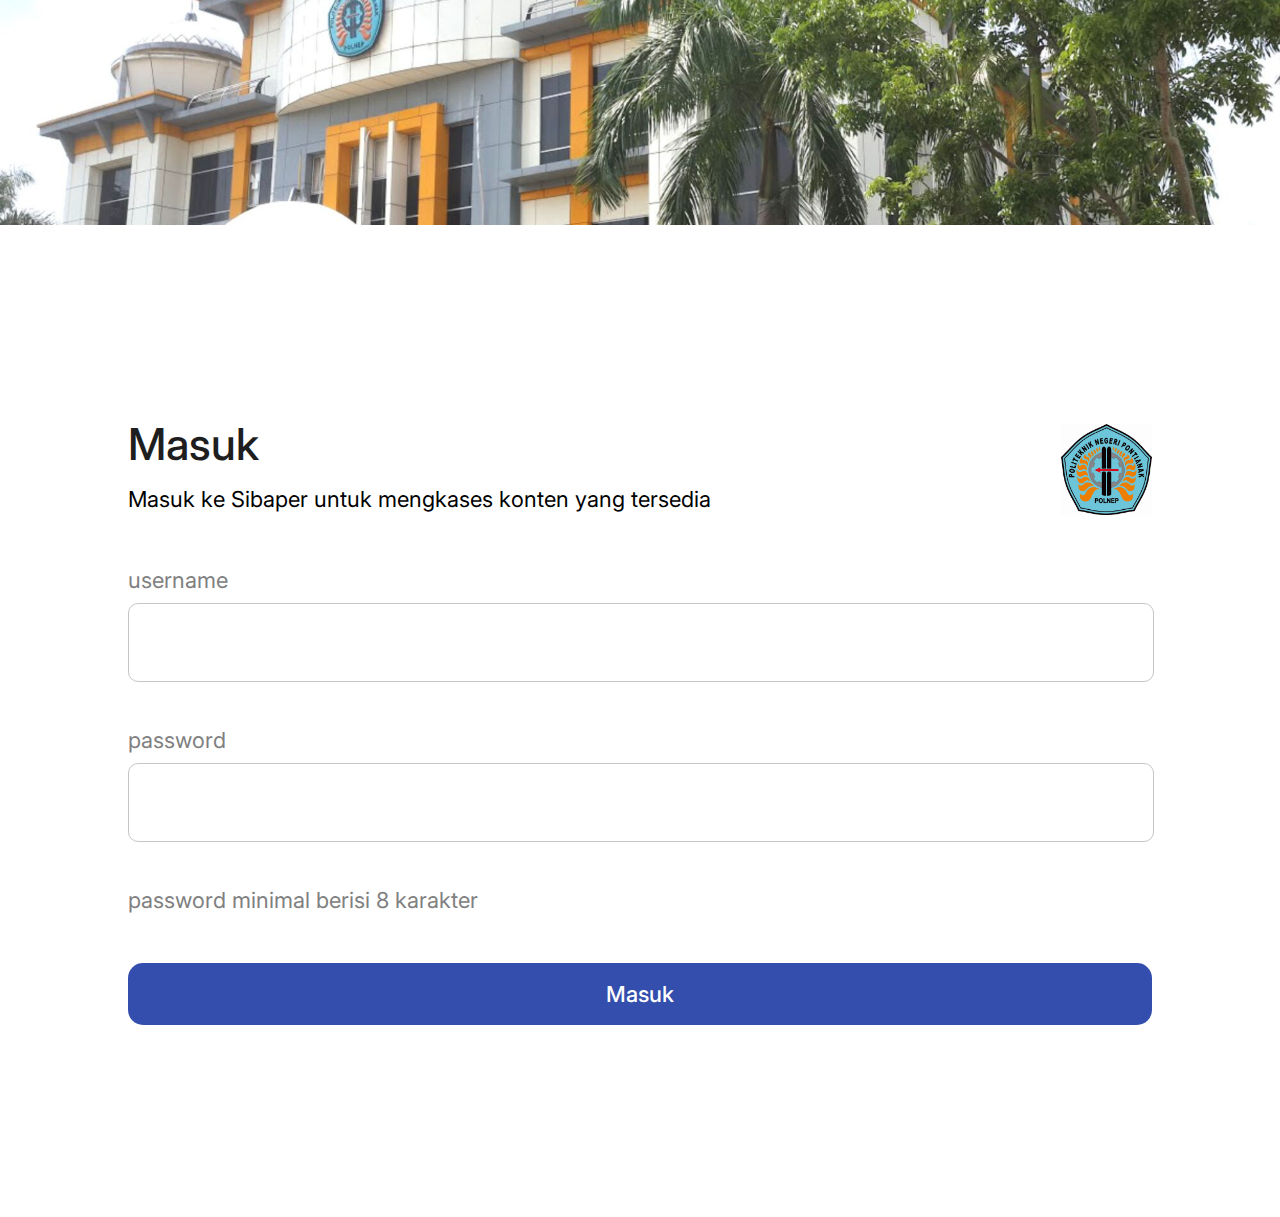
==== index.html @ e5679faf "login integration" ====
<!DOCTYPE html>
<html lang="en">
<head>
    <meta charset="UTF-8">
    <meta name="viewport" content="width=device-width, initial-scale=1.0">
  
    <title>Sibaper - LoginPage</title>

    <link rel="icon" type="image" href="assets/icon.png">

    <link rel="preconnect" href="https://fonts.googleapis.com">
    <link rel="preconnect" href="https://fonts.gstatic.com" crossorigin>
    <link href="https://fonts.googleapis.com/css2?family=Inter:ital,opsz,wght@0,14..32,100..900;1,14..32,100..900&display=swap" rel="stylesheet">

    <link rel="stylesheet" href="style/login.css">
    <!-- <link rel="stylesheet" href="general.css"> -->

</head>
<body>
    <main>
        <div class="banner">
            <img src="assets/polnep.jpg" class="image" alt="">
        </div>
        <section class="registration-form">
            <header>
                <div class="title">
                    <h1>Masuk</h1>
                    <p>Masuk ke Sibaper untuk mengkases konten yang tersedia</p>
                </div>
                <img src="assets/logopolnep.jpg" alt="">
            </header>

            <form id="loginForm" method="post" enctype="multipart/form-data">
                <div class="input-section">
                    <div class="username">
                        <p>username</p>
                        <input type="text" id="username" required>
                    </div>
        
                    <div class="password">
                        <p>password</p>    
                        <input type="password" id="password" required>
                        <p>password minimal berisi 8 karakter</p>
                    </div>
                </div>
                <button type="submit" value="login">Masuk</button>
            </form>
        </section>
    </main>
    <script>
        document.getElementById('loginForm').addEventListener('submit', async function (event) {
        event.preventDefault();

        const Username = document.getElementById('username').value;
        const Password = document.getElementById('password').value;

        const data = {
            username: Username,
            password: Password 
        };

        console.log("trying to send request to URL...");

        try {
            const response = await fetch('http://localhost:8000/api/login', {
                method: 'POST',
                headers: {
                    'Content-Type': 'application/json'
                },
                body: JSON.stringify(data),
            });
            
            if (response.ok) {
                const result = await response.json();
                console.log('Success:', result);
                window.location.href="homepage.html";
            } else {
                console.log('HTTP error status:', response.status);
            }
        } catch (error) {
            console.error('Error:', error); 
        }});
    </script>
</body>
</html>
---- style/login.css ----
* {
    padding: 0;
    margin: 0;
    font-family: 'poppins';
    font-family: 'Inter', 'Arial';
}

main {
    display: flex;
    justify-content: space-between;
    overflow: hidden;
    align-items: center;
    padding-right: 10vh;

}

a {
    color: black;
    font-weight: 500;
}

header {
    display: flex;
    justify-content: space-between;
    align-items: center;
}

header > img {
    width: 81px;
    height: 81px;
}

.banner > img {
    width: 100%;
    height: 100%;
    object-fit: cover;
    display: block; /* Remove any inline element spacing */
    position: relative;
}

.banner {
    display: flex;
    flex-shrink: 0;
    overflow: hidden;
    width: 581px;
    height: 100vh;
}

.registration-form {
    /* margin: 80px; */
    display: flex;
    flex-direction: column;
}

.title h1 {
    font-size: 30px;
    font-weight: 500;
    color: rgb(30, 30, 30);
    letter-spacing: 0.1px;
    margin-bottom: 15px;
}

.title p {
    font-size: 17px;
    font-weight: 400;
    margin-bottom: 10px;
}

.input-section {
    font-size: 17px;
    margin-top: 1px;
}

.input-section p {
    margin-top: 45px;
    margin-bottom: 10px;
    color: grey;
}

.input-section input {
    border: 0.6px solid rgb(198, 198, 198);
    border-radius: 10px;
    padding: 7px 10px;
    font-size: 17px;
    height: 36px;
    width: 90vh;
}

.password {
    margin-bottom: 5px;
}

form > button {
    margin-top: 40px;
    border: none;
    padding: 18px 35px;
    border-radius: 15px;
    font-weight: 500;
    font-size: 22px;
    color: white;
    background-color: #334EAC;
    width: 100%;
}

button:hover {
    cursor: pointer;
    background-color: #1c2f75;
}

@media (max-width: 1393px) {
    main {
        display: flex;
        flex-direction: column;
        padding-right: 0;
    }

    .registration-form {
        margin: 0;
        /* padding-top: 20%; */
        padding: 15% 5%;
        width: 80%;
    }

    .registration-form h1 {
        /* margin-top: 40px; */
        font-size: 44px;
    }

    .title > p {
        font-size: 22px;
    }

    header > img {
        width: 91px;
        height: 91px;
    }

    .input-section input {
        width: 97%;
        padding: 2% 1.5%;
        font-size: 22px;
    }

    .username > p {
        font-size: 22px;
    }

    .password > p {
        font-size: 22px;
    }

    .banner {
        height: 25vh;
        width: 100%;
        overflow: hidden;
    }

    .banner > img {
        width: 100%;
    }

    .image {
        object-fit: cover;
    }  
}


@media (max-width: 823px) {
    main {
        display: flex;
        flex-direction: column;
        padding-right: 0;
    }

    .registration-form {
        margin: 0;
        /* padding-top: 20%; */
        padding: 15% 10%;
    }

    .registration-form h1 {
        /* margin-top: 40px; */
        font-size: 24px;
    }

    .title > p {
        font-size: 15px;
    }

    .title {
        padding-right: 10%;
    }

    header > img {
        width: 58px;
        height: 58px;
    }

    .input-section input {
        width: 95%;
        padding: 2% 1.5%;
        font-size: 18px;
    }

    .username > p {
        font-size: 18px;
    }

    .password > p {
        font-size: 18px;
    }

    .banner {
        height: 25vh;
        width: 100%;
        overflow: hidden;
    }

    .image {
        object-fit: cover;
    }  
}
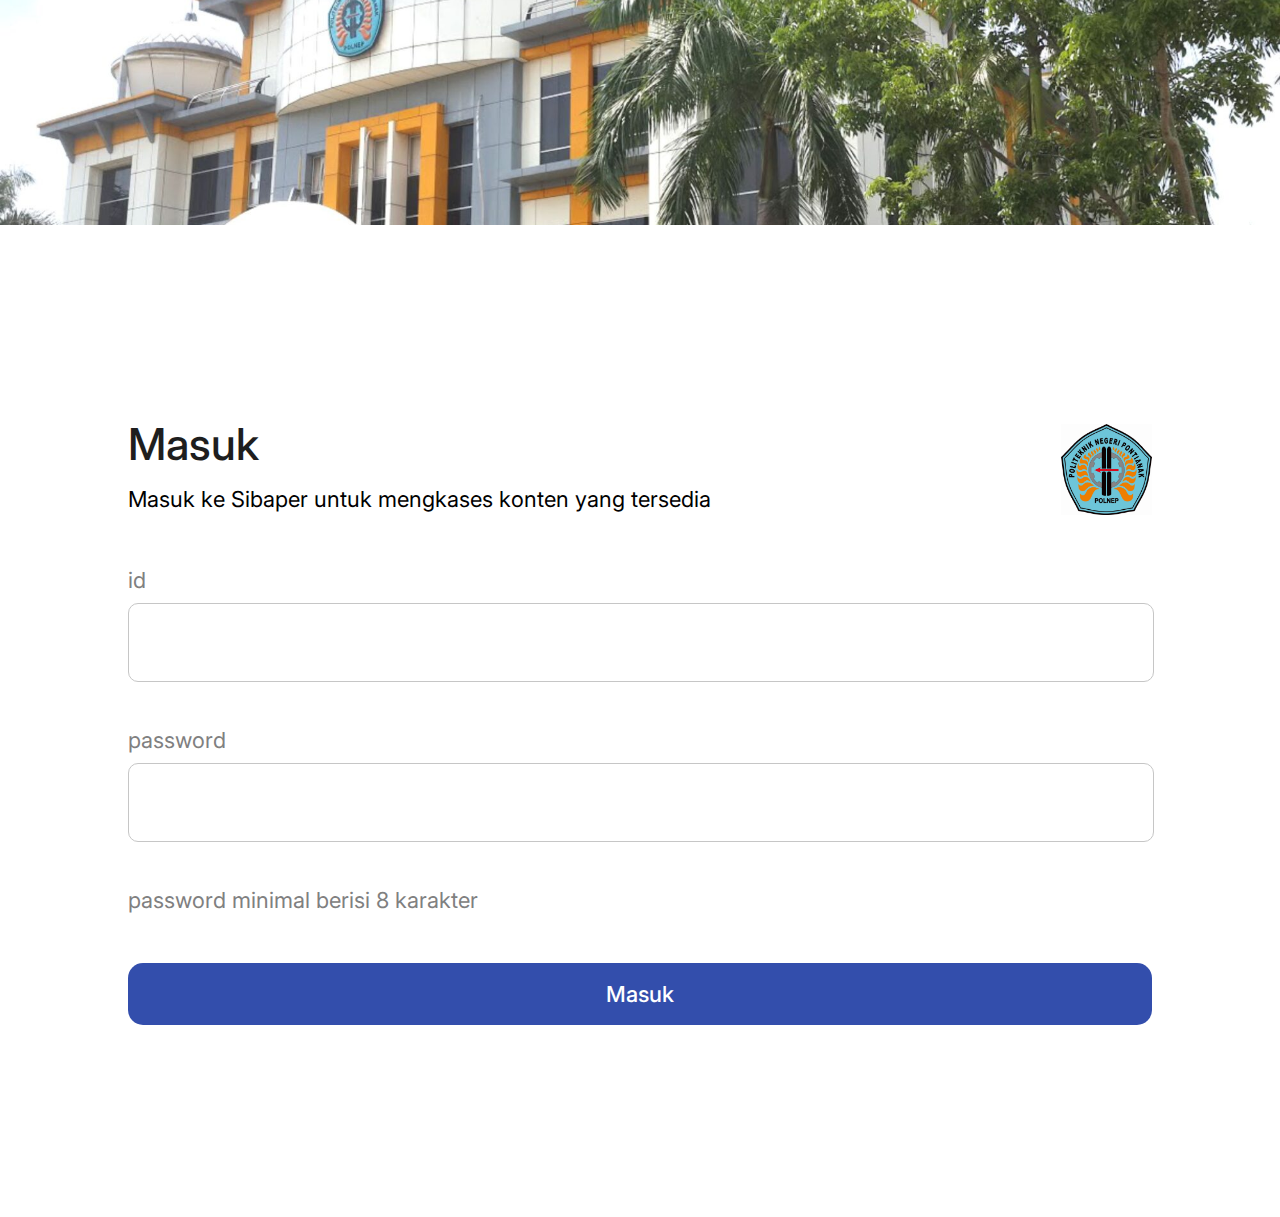
==== commit 83d56da2: "Ridho skill issue" ====
--- a/index.html
+++ b/index.html
@@ -33,8 +33,8 @@
             <form id="loginForm" method="post" enctype="multipart/form-data">
                 <div class="input-section">
                     <div class="username">
-                        <p>username</p>
-                        <input type="text" id="username" required>
+                        <p>id</p>
+                        <input type="text" id="id" required>
                     </div>
         
                     <div class="password">
@@ -51,11 +51,11 @@
         document.getElementById('loginForm').addEventListener('submit', async function (event) {
         event.preventDefault();
 
-        const Username = document.getElementById('username').value;
+        const id = document.getElementById('id').value;
         const Password = document.getElementById('password').value;
 
         const data = {
-            username: Username,
+            id: id,
             password: Password 
         };
 
@@ -73,6 +73,8 @@
             if (response.ok) {
                 const result = await response.json();
                 console.log('Success:', result);
+
+                const token = localStorage.setItem('token', result.data.token);
                 window.location.href="homepage.html";
             } else {
                 console.log('HTTP error status:', response.status);
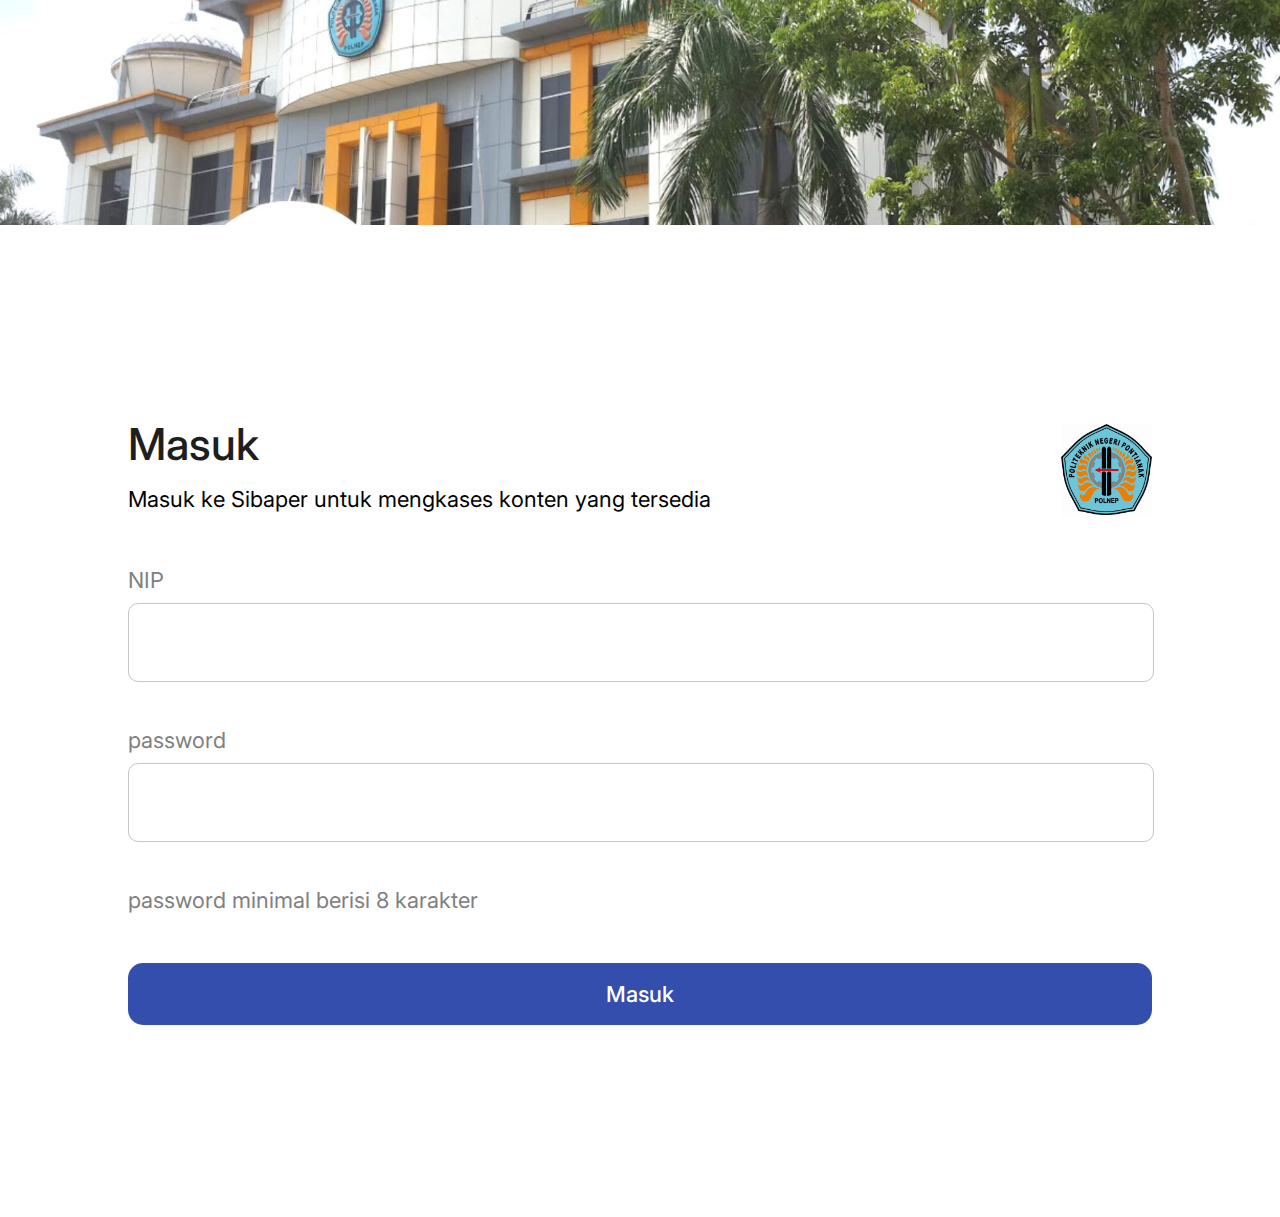
==== commit 6c833a10: "fixed login fetching and homepage" ====
--- a/index.html
+++ b/index.html
@@ -33,7 +33,7 @@
             <form id="loginForm" method="post" enctype="multipart/form-data">
                 <div class="input-section">
                     <div class="username">
-                        <p>id</p>
+                        <p>NIP</p>
                         <input type="text" id="id" required>
                     </div>
         
@@ -59,7 +59,7 @@
             password: Password 
         };
 
-        console.log("trying to send request to URL...");
+        console.log("mencoba mengirim request ke URL...");
 
         try {
             const response = await fetch('http://localhost:8000/api/login', {
@@ -75,6 +75,7 @@
                 console.log('Success:', result);
 
                 const token = localStorage.setItem('token', result.data.token);
+                const name = localStorage.setItem('nama', result.data.nama)
                 window.location.href="homepage.html";
             } else {
                 console.log('HTTP error status:', response.status);
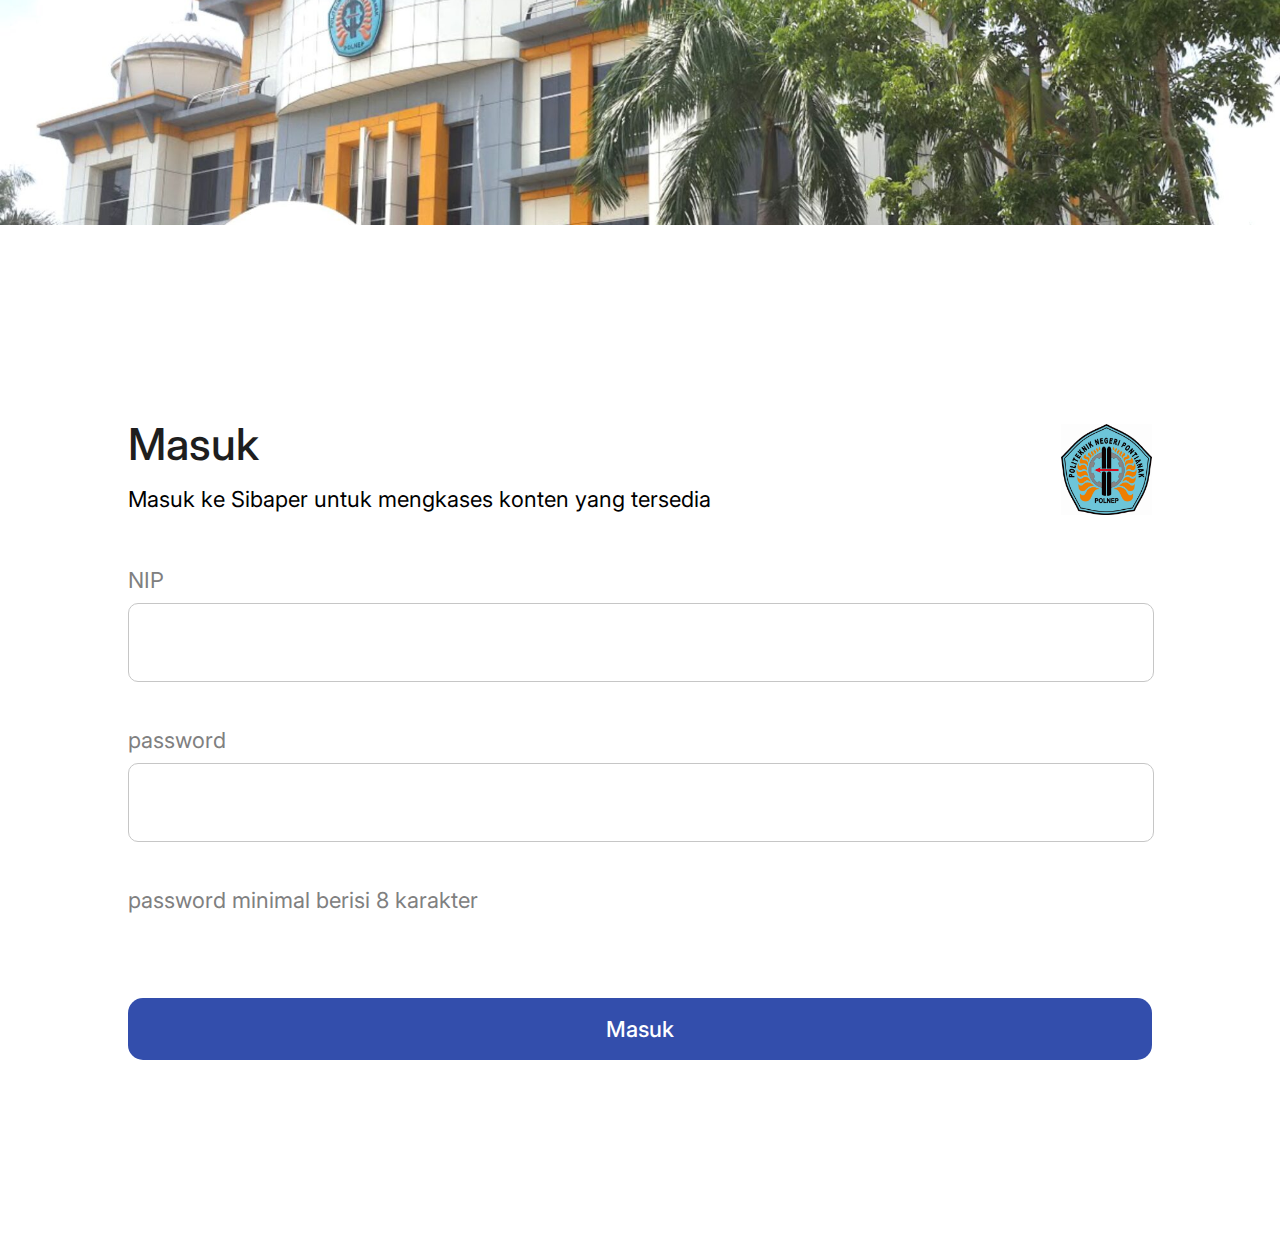
==== commit 13723b07: "Menambahkan errorMessage textContent" ====
--- a/index.html
+++ b/index.html
@@ -41,6 +41,8 @@
                         <p>password</p>    
                         <input type="password" id="password" required>
                         <p>password minimal berisi 8 karakter</p>
+                        
+                    <p id="errorMessage" style="color: red;"></div>
                     </div>
                 </div>
                 <button type="submit" value="login">Masuk</button>
@@ -62,7 +64,7 @@
         console.log("mencoba mengirim request ke URL...");
 
         try {
-            const response = await fetch('http://localhost:8000/api/login', {
+            const response = await fetch('https://apiteam.v-project.my.id/api/login', {
                 method: 'POST',
                 headers: {
                     'Content-Type': 'application/json'
@@ -79,6 +81,7 @@
                 window.location.href="homepage.html";
             } else {
                 console.log('HTTP error status:', response.status);
+                document.getElementById('errorMessage').textContent = 'NIP atau Password salah!';
             }
         } catch (error) {
             console.error('Error:', error); 
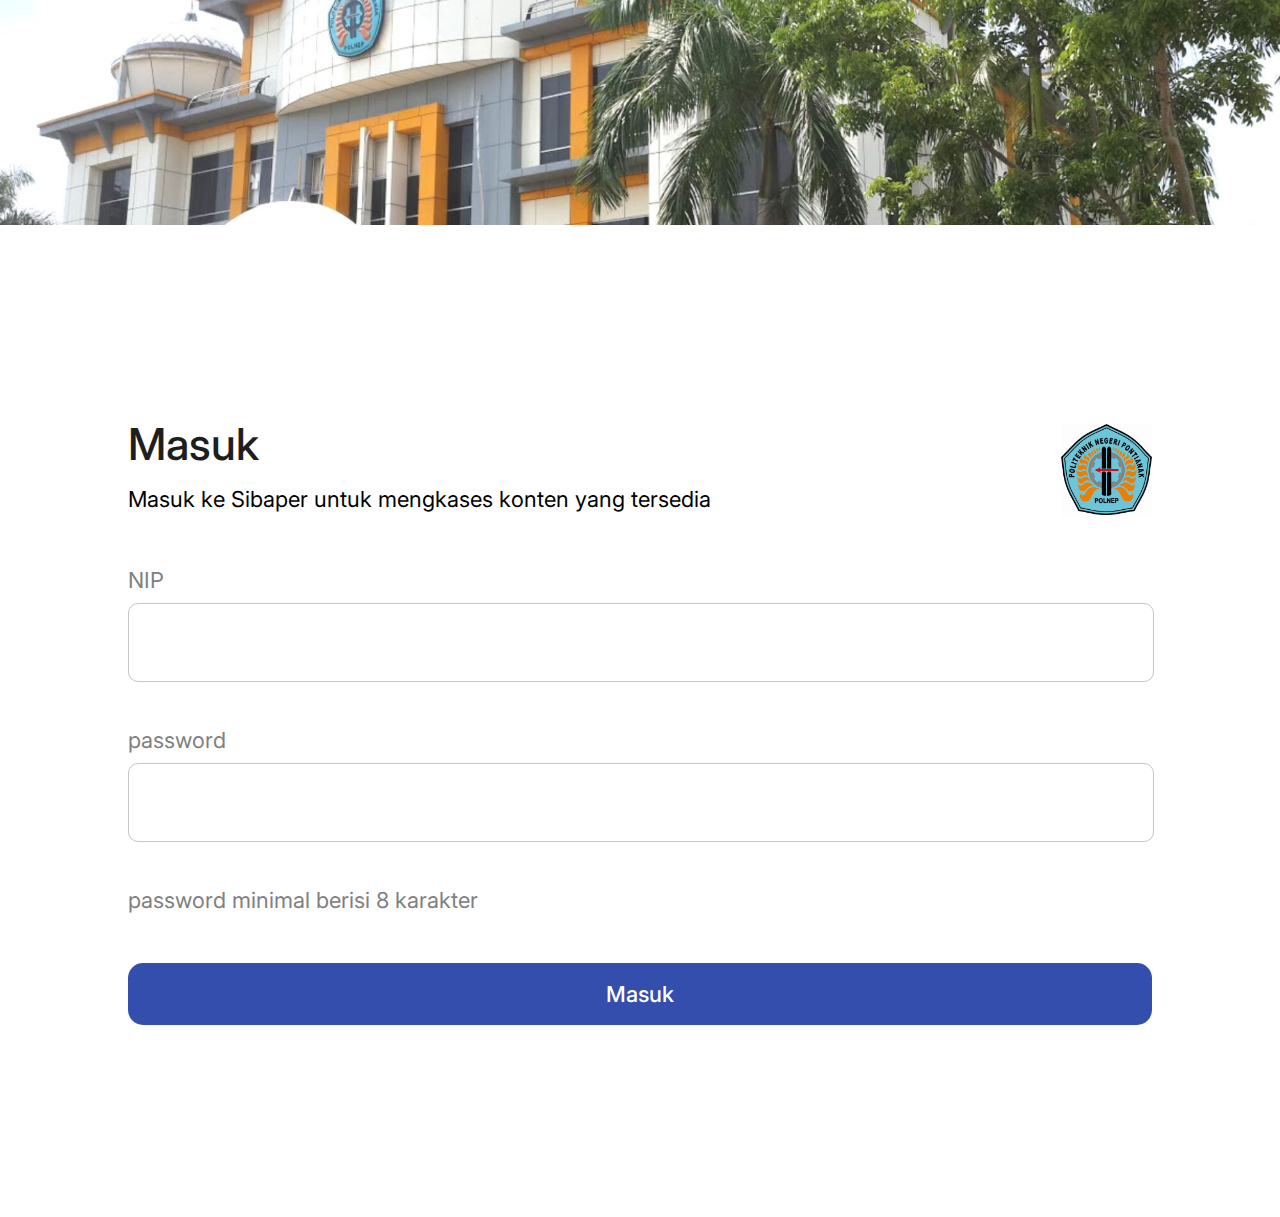
==== commit 6f6d232c: "add logic and api for homepage" ====
--- a/index.html
+++ b/index.html
@@ -41,8 +41,6 @@
                         <p>password</p>    
                         <input type="password" id="password" required>
                         <p>password minimal berisi 8 karakter</p>
-                        
-                    <p id="errorMessage" style="color: red;"></div>
                     </div>
                 </div>
                 <button type="submit" value="login">Masuk</button>
@@ -64,7 +62,7 @@
         console.log("mencoba mengirim request ke URL...");
 
         try {
-            const response = await fetch('https://apiteam.v-project.my.id/api/login', {
+            const response = await fetch('http://127.0.0.1:8000/api/login', {
                 method: 'POST',
                 headers: {
                     'Content-Type': 'application/json'
@@ -81,7 +79,6 @@
                 window.location.href="homepage.html";
             } else {
                 console.log('HTTP error status:', response.status);
-                document.getElementById('errorMessage').textContent = 'NIP atau Password salah!';
             }
         } catch (error) {
             console.error('Error:', error); 
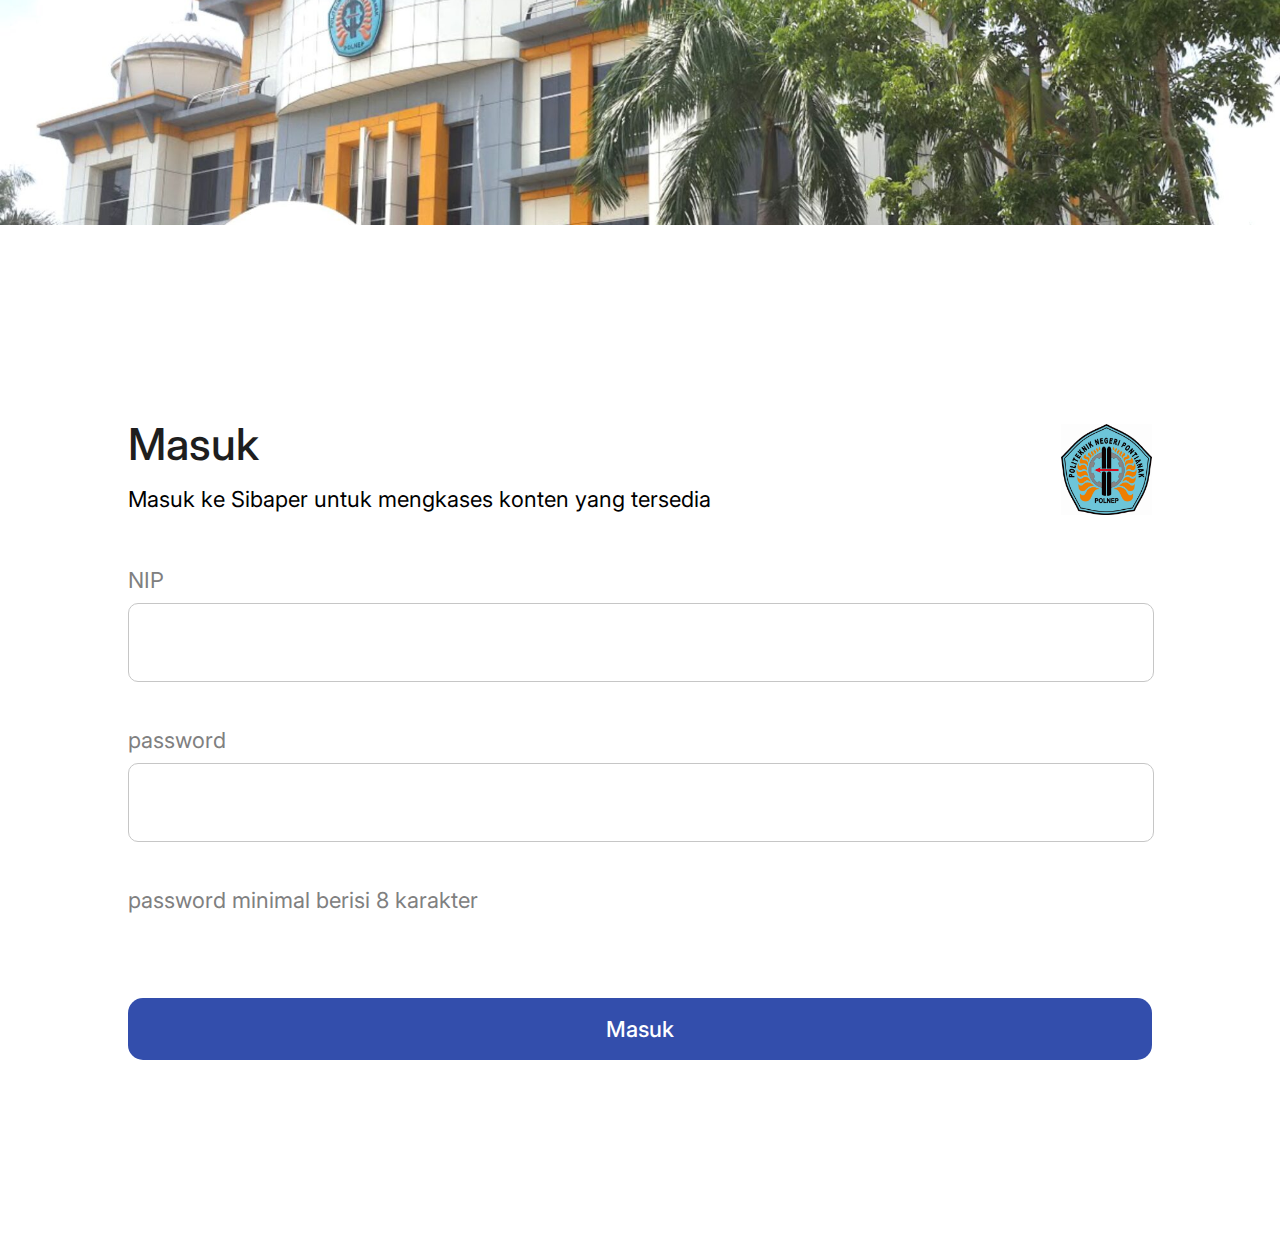
==== commit 23ffd924: "Merge branch 'master' of https://github.com/Mr-Gahara/sibaper-pbl" ====
--- a/index.html
+++ b/index.html
@@ -41,6 +41,8 @@
                         <p>password</p>    
                         <input type="password" id="password" required>
                         <p>password minimal berisi 8 karakter</p>
+                        
+                    <p id="errorMessage" style="color: red;"></div>
                     </div>
                 </div>
                 <button type="submit" value="login">Masuk</button>
@@ -79,6 +81,7 @@
                 window.location.href="homepage.html";
             } else {
                 console.log('HTTP error status:', response.status);
+                document.getElementById('errorMessage').textContent = 'NIP atau Password salah!';
             }
         } catch (error) {
             console.error('Error:', error); 
